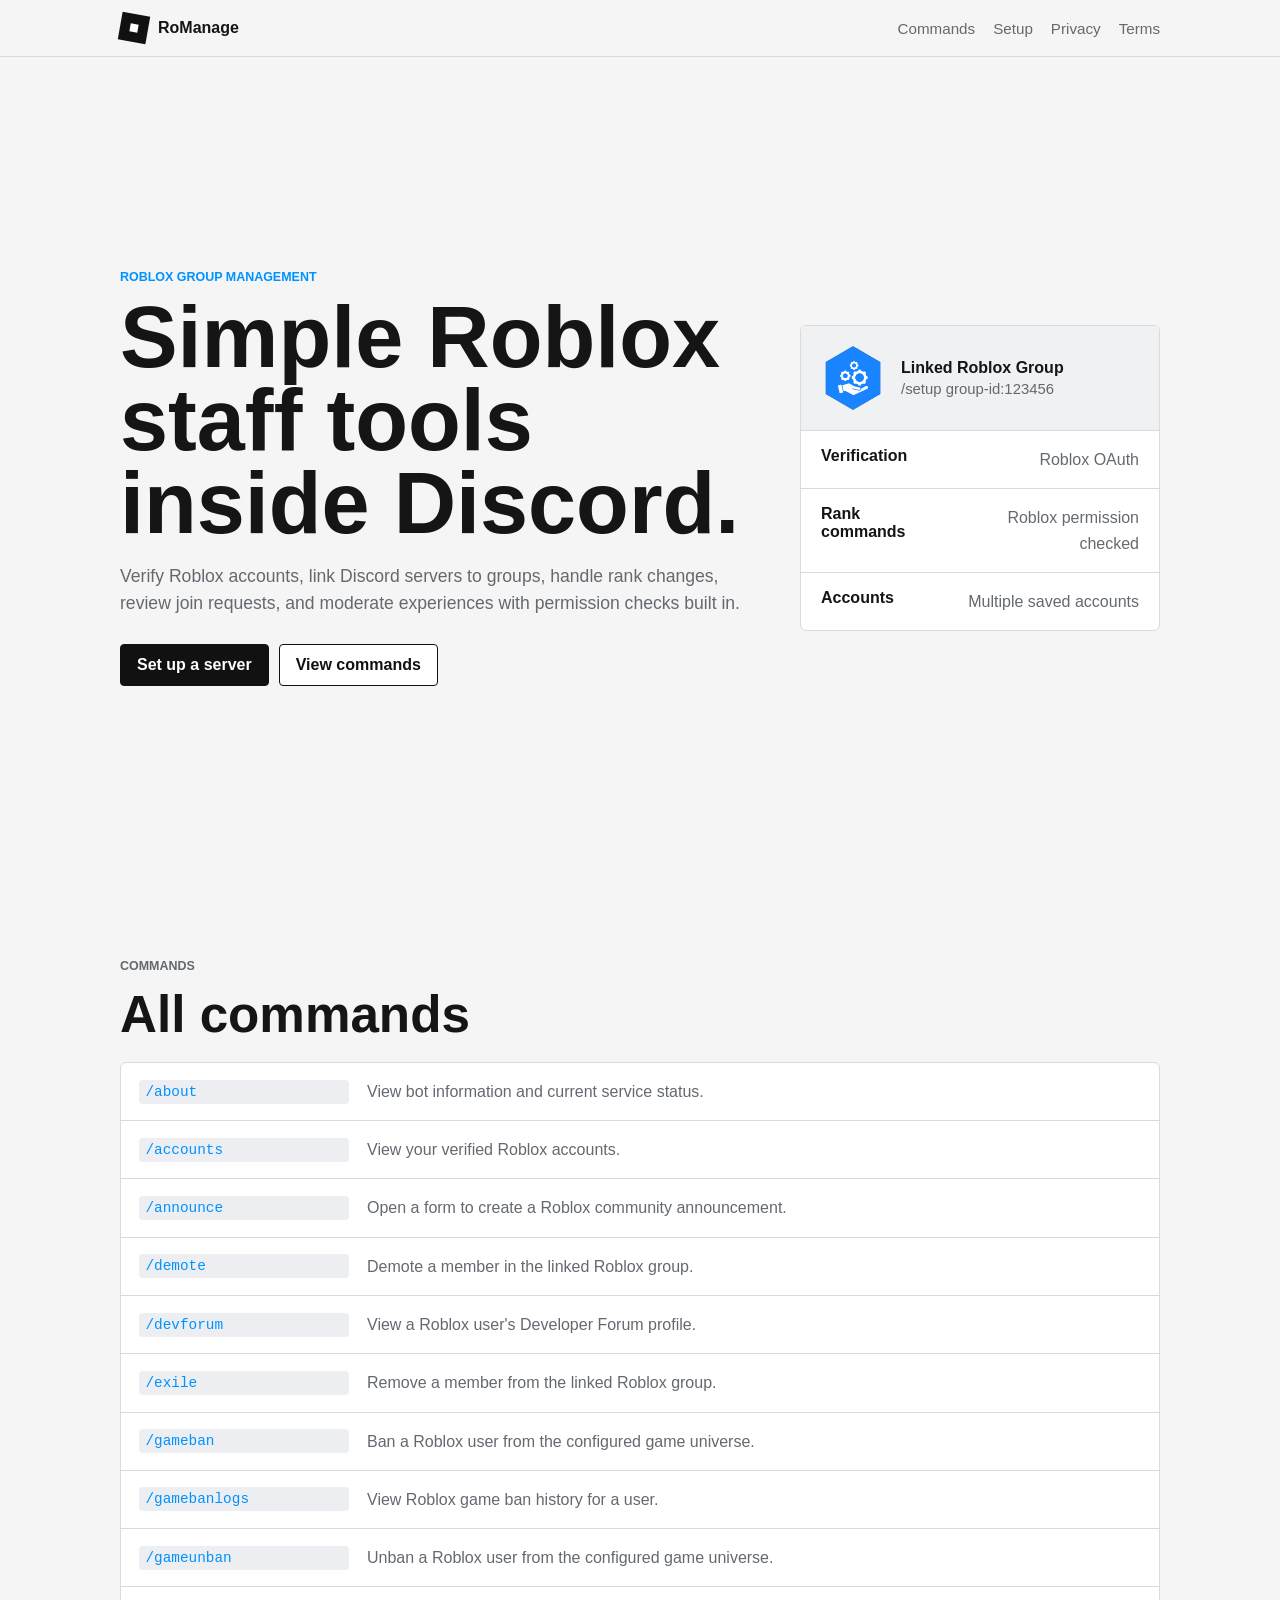
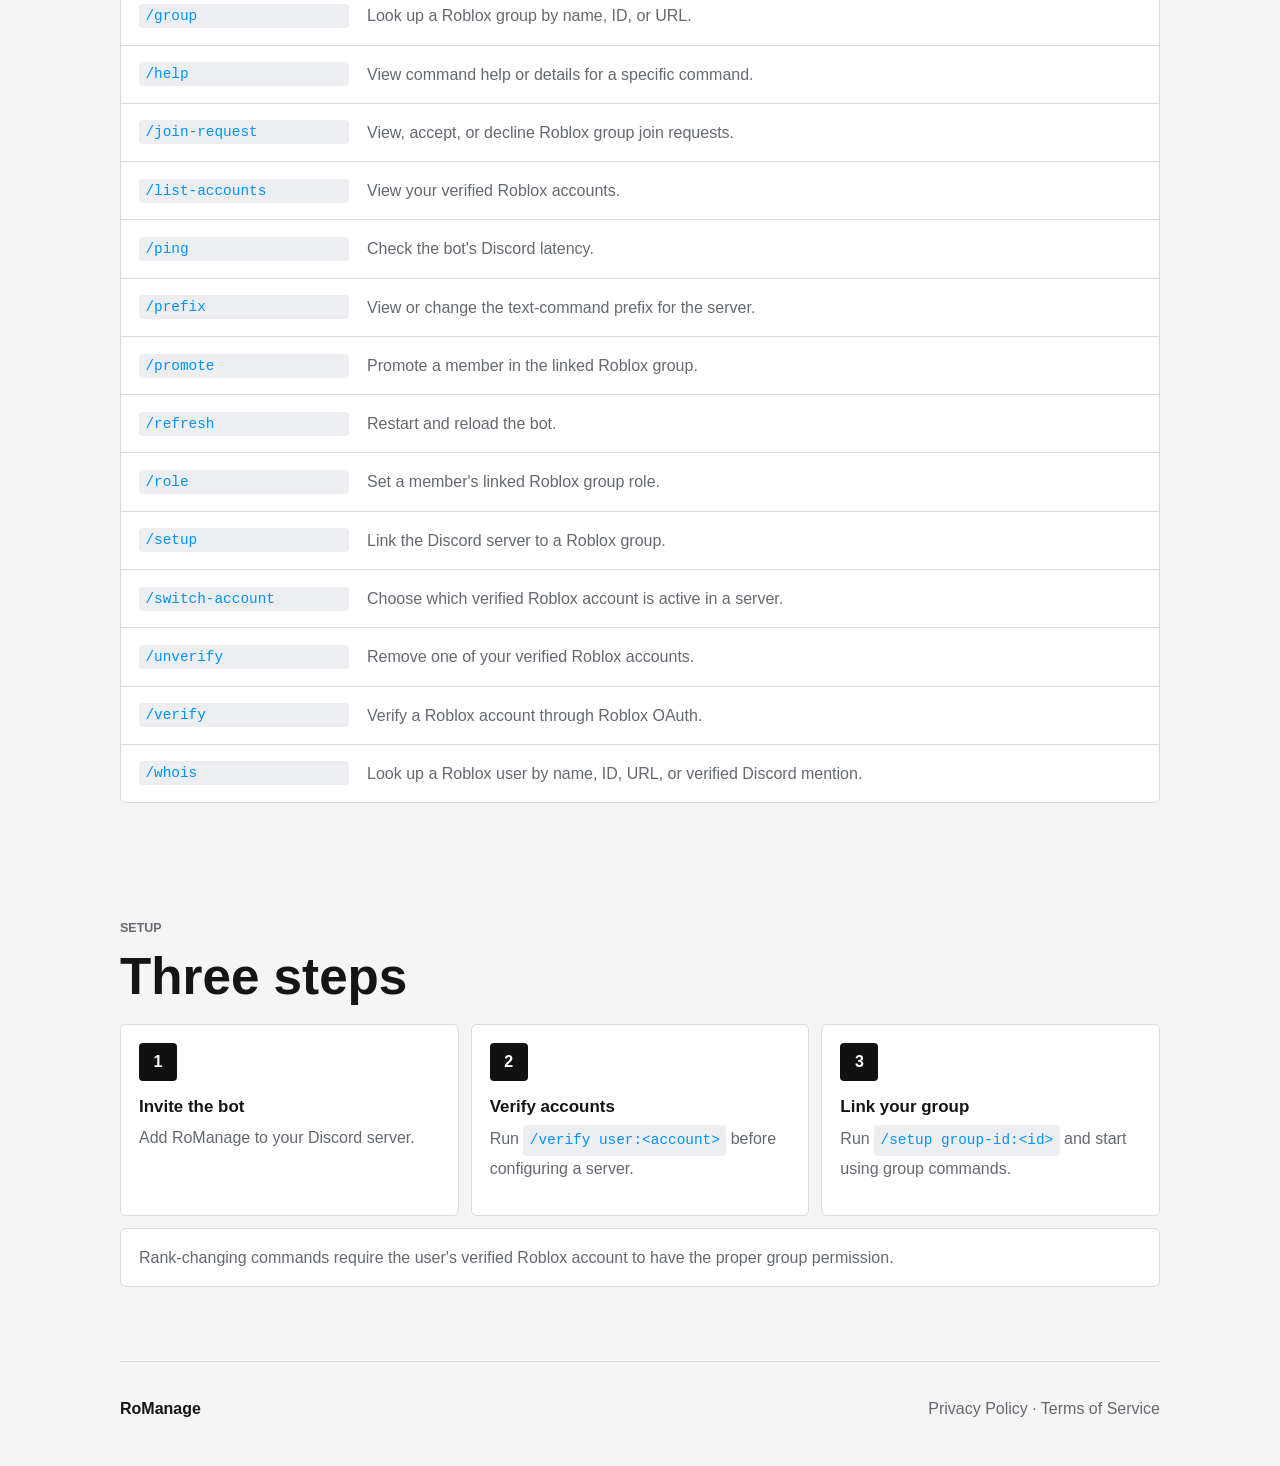
==== index.html @ e2b3981b "List all bot commands" ====
<!doctype html>
<html lang="en">
  <head>
    <meta charset="utf-8">
    <meta name="viewport" content="width=device-width, initial-scale=1">
    <title>RoManage</title>
    <meta name="description" content="RoManage is a Roblox group management bot for Discord.">
    <link rel="stylesheet" href="assets/styles.css">
  </head>
  <body>
    <header class="topbar">
      <a class="brand" href="#top" aria-label="RoManage home">
        <span class="brand-mark"></span>
        <span>RoManage</span>
      </a>
      <nav aria-label="Primary navigation">
        <a href="#commands">Commands</a>
        <a href="#setup">Setup</a>
        <a href="privacy/">Privacy</a>
        <a href="terms/">Terms</a>
      </nav>
    </header>

    <main id="top">
      <section class="hero">
        <div class="hero-copy reveal">
          <p class="eyebrow">Roblox group management</p>
          <h1>Simple Roblox staff tools inside Discord.</h1>
          <p class="lead">
            Verify Roblox accounts, link Discord servers to groups, handle rank changes, review join requests, and moderate experiences with permission checks built in.
          </p>
          <div class="hero-actions">
            <a class="button primary" href="#setup">Set up a server</a>
            <a class="button secondary" href="#commands">View commands</a>
          </div>
        </div>

        <aside class="group-card reveal" aria-label="Linked group summary">
          <div class="group-card-top">
            <img class="product-logo" src="assets/romanage-logo.png" alt="RoManage logo">
            <div>
              <strong>Linked Roblox Group</strong>
              <span>/setup group-id:123456</span>
            </div>
          </div>
          <dl>
            <div>
              <dt>Verification</dt>
              <dd>Roblox OAuth</dd>
            </div>
            <div>
              <dt>Rank commands</dt>
              <dd>Roblox permission checked</dd>
            </div>
            <div>
              <dt>Accounts</dt>
              <dd>Multiple saved accounts</dd>
            </div>
          </dl>
        </aside>
      </section>

      <section id="commands" class="section commands-section">
        <div class="section-heading reveal">
          <p class="eyebrow">Commands</p>
          <h2>All commands</h2>
        </div>

        <div class="command-list reveal">
          <div class="command-row">
            <code>/about</code>
            <p>View bot information and current service status.</p>
          </div>
          <div class="command-row">
            <code>/accounts</code>
            <p>View your verified Roblox accounts.</p>
          </div>
          <div class="command-row">
            <code>/announce</code>
            <p>Open a form to create a Roblox community announcement.</p>
          </div>
          <div class="command-row">
            <code>/demote</code>
            <p>Demote a member in the linked Roblox group.</p>
          </div>
          <div class="command-row">
            <code>/devforum</code>
            <p>View a Roblox user's Developer Forum profile.</p>
          </div>
          <div class="command-row">
            <code>/exile</code>
            <p>Remove a member from the linked Roblox group.</p>
          </div>
          <div class="command-row">
            <code>/gameban</code>
            <p>Ban a Roblox user from the configured game universe.</p>
          </div>
          <div class="command-row">
            <code>/gamebanlogs</code>
            <p>View Roblox game ban history for a user.</p>
          </div>
          <div class="command-row">
            <code>/gameunban</code>
            <p>Unban a Roblox user from the configured game universe.</p>
          </div>
          <div class="command-row">
            <code>/group</code>
            <p>Look up a Roblox group by name, ID, or URL.</p>
          </div>
          <div class="command-row">
            <code>/help</code>
            <p>View command help or details for a specific command.</p>
          </div>
          <div class="command-row">
            <code>/join-request</code>
            <p>View, accept, or decline Roblox group join requests.</p>
          </div>
          <div class="command-row">
            <code>/list-accounts</code>
            <p>View your verified Roblox accounts.</p>
          </div>
          <div class="command-row">
            <code>/ping</code>
            <p>Check the bot's Discord latency.</p>
          </div>
          <div class="command-row">
            <code>/prefix</code>
            <p>View or change the text-command prefix for the server.</p>
          </div>
          <div class="command-row">
            <code>/promote</code>
            <p>Promote a member in the linked Roblox group.</p>
          </div>
          <div class="command-row">
            <code>/refresh</code>
            <p>Restart and reload the bot.</p>
          </div>
          <div class="command-row">
            <code>/role</code>
            <p>Set a member's linked Roblox group role.</p>
          </div>
          <div class="command-row">
            <code>/setup</code>
            <p>Link the Discord server to a Roblox group.</p>
          </div>
          <div class="command-row">
            <code>/switch-account</code>
            <p>Choose which verified Roblox account is active in a server.</p>
          </div>
          <div class="command-row">
            <code>/unverify</code>
            <p>Remove one of your verified Roblox accounts.</p>
          </div>
          <div class="command-row">
            <code>/verify</code>
            <p>Verify a Roblox account through Roblox OAuth.</p>
          </div>
          <div class="command-row">
            <code>/whois</code>
            <p>Look up a Roblox user by name, ID, URL, or verified Discord mention.</p>
          </div>
        </div>
      </section>

      <section id="setup" class="section setup-section">
        <div class="section-heading reveal">
          <p class="eyebrow">Setup</p>
          <h2>Three steps</h2>
        </div>

        <div class="setup-steps">
          <div class="setup-step reveal">
            <span>1</span>
            <h3>Invite the bot</h3>
            <p>Add RoManage to your Discord server.</p>
          </div>
          <div class="setup-step reveal">
            <span>2</span>
            <h3>Verify accounts</h3>
            <p>Run <code>/verify user:&lt;account&gt;</code> before configuring a server.</p>
          </div>
          <div class="setup-step reveal">
            <span>3</span>
            <h3>Link your group</h3>
            <p>Run <code>/setup group-id:&lt;id&gt;</code> and start using group commands.</p>
          </div>
        </div>

        <p class="note reveal">
          Rank-changing commands require the user's verified Roblox account to have the proper group permission.
        </p>
      </section>
    </main>

    <footer>
      <span>RoManage</span>
      <span><a href="privacy/">Privacy Policy</a> · <a href="terms/">Terms of Service</a></span>
    </footer>

    <script>
      const observer = new IntersectionObserver((entries) => {
        entries.forEach((entry) => {
          if (entry.isIntersecting) {
            entry.target.classList.add("visible");
            observer.unobserve(entry.target);
          }
        });
      }, { threshold: 0.2 });

      document.querySelectorAll(".reveal").forEach((element) => observer.observe(element));
    </script>
  </body>
</html>
---- assets/styles.css ----
:root {
  color-scheme: light;
  --bg: #f5f5f5;
  --surface: #ffffff;
  --surface-soft: #f0f1f2;
  --text: #151515;
  --muted: #646970;
  --line: #d9dadd;
  --blue: #0092ff;
  --black: #111111;
}

* {
  box-sizing: border-box;
}

html {
  scroll-behavior: smooth;
}

body {
  margin: 0;
  min-height: 100vh;
  font-family: Arial, Helvetica, sans-serif;
  background: var(--bg);
  color: var(--text);
}

.topbar {
  position: sticky;
  top: 0;
  z-index: 10;
  display: flex;
  align-items: center;
  justify-content: space-between;
  gap: 18px;
  padding: 14px max(18px, calc((100vw - 1040px) / 2));
  border-bottom: 1px solid var(--line);
  background: rgba(245, 245, 245, 0.94);
  backdrop-filter: blur(10px);
}

.brand,
nav {
  display: flex;
  align-items: center;
}

.brand {
  gap: 10px;
  color: var(--text);
  font-weight: 800;
  text-decoration: none;
}

.brand-mark {
  position: relative;
  display: inline-block;
  background: var(--black);
  transform: rotate(10deg);
}

.brand-mark {
  width: 28px;
  height: 28px;
}

.brand-mark::after {
  position: absolute;
  content: "";
  background: var(--surface);
}

.brand-mark::after {
  inset: 10px;
}

.product-logo {
  width: 64px;
  height: 64px;
  flex: 0 0 auto;
  object-fit: contain;
}

nav {
  gap: 6px;
}

nav a {
  color: var(--muted);
  font-size: 0.95rem;
  text-decoration: none;
}

nav a + a {
  margin-left: 12px;
}

nav a:hover {
  color: var(--text);
}

.hero,
.section,
footer {
  width: min(1040px, calc(100% - 32px));
  margin: 0 auto;
}

.hero {
  display: grid;
  grid-template-columns: minmax(0, 1.2fr) 360px;
  gap: 42px;
  align-items: center;
  min-height: calc(100vh - 58px);
  padding: 72px 0;
}

.section {
  padding: 58px 0;
}

.eyebrow {
  margin: 0 0 12px;
  color: var(--blue);
  font-size: 0.78rem;
  font-weight: 800;
  letter-spacing: 0;
  text-transform: uppercase;
}

h1,
h2,
h3,
p,
dl {
  margin-top: 0;
}

h1 {
  max-width: 760px;
  margin-bottom: 18px;
  font-size: clamp(2.8rem, 7vw, 5.4rem);
  line-height: 0.96;
}

h2 {
  margin-bottom: 10px;
  font-size: clamp(2rem, 4vw, 3.2rem);
  line-height: 1;
}

h3 {
  margin-bottom: 8px;
  font-size: 1.06rem;
}

.lead,
.section-heading p,
.command-row p,
.setup-step p,
.note,
footer,
dd {
  color: var(--muted);
  line-height: 1.58;
}

.lead {
  max-width: 650px;
  font-size: 1.1rem;
}

.hero-actions {
  display: flex;
  flex-wrap: wrap;
  gap: 10px;
  margin-top: 26px;
}

.button {
  display: inline-flex;
  align-items: center;
  justify-content: center;
  min-height: 42px;
  padding: 0 16px;
  border: 1px solid var(--black);
  border-radius: 4px;
  font-weight: 800;
  text-decoration: none;
}

.button.primary {
  background: var(--black);
  color: var(--surface);
}

.button.secondary {
  background: var(--surface);
  color: var(--black);
}

.group-card,
.command-list,
.setup-step,
.note {
  border: 1px solid var(--line);
  border-radius: 6px;
  background: var(--surface);
}

.group-card {
  overflow: hidden;
}

.group-card-top {
  display: flex;
  gap: 16px;
  align-items: center;
  padding: 20px;
  border-bottom: 1px solid var(--line);
  background: var(--surface-soft);
}

.group-card-top strong,
.group-card-top span {
  display: block;
}

.group-card-top span {
  margin-top: 4px;
  color: var(--muted);
  font-size: 0.93rem;
}

dl {
  margin-bottom: 0;
}

dl div {
  display: flex;
  justify-content: space-between;
  gap: 20px;
  padding: 16px 20px;
  border-bottom: 1px solid var(--line);
}

dl div:last-child {
  border-bottom: 0;
}

dt {
  font-weight: 800;
}

dd {
  margin: 0;
  text-align: right;
}

.section-heading {
  max-width: 680px;
  margin-bottom: 22px;
}

.command-list {
  overflow: hidden;
}

.command-row {
  display: grid;
  grid-template-columns: 210px minmax(0, 1fr);
  gap: 18px;
  align-items: center;
  padding: 16px 18px;
  border-bottom: 1px solid var(--line);
}

.command-row:last-child {
  border-bottom: 0;
}

code {
  display: inline-block;
  max-width: 100%;
  overflow-wrap: anywhere;
  padding: 0.25rem 0.4rem;
  border-radius: 4px;
  background: #eceef1;
  color: var(--blue);
  font-family: Consolas, "Liberation Mono", monospace;
  font-size: 0.9rem;
}

.command-row p {
  margin-bottom: 0;
}

.setup-steps {
  display: grid;
  grid-template-columns: repeat(3, minmax(0, 1fr));
  gap: 12px;
}

.setup-step {
  padding: 18px;
}

.setup-step span {
  display: inline-grid;
  width: 38px;
  height: 38px;
  margin-bottom: 16px;
  place-items: center;
  border-radius: 4px;
  background: var(--black);
  color: var(--surface);
  font-weight: 800;
}

.note {
  margin-top: 12px;
  padding: 16px 18px;
}

footer {
  display: flex;
  justify-content: space-between;
  gap: 18px;
  padding: 34px 0 44px;
  border-top: 1px solid var(--line);
}

footer span:first-child {
  color: var(--text);
  font-weight: 800;
}

footer a {
  color: var(--muted);
  text-decoration: none;
}

footer a:hover {
  color: var(--text);
}

.legal-page {
  width: min(860px, calc(100% - 32px));
  margin: 0 auto;
  padding: 64px 0;
}

.legal-page h1 {
  max-width: 860px;
  font-size: clamp(2.5rem, 6vw, 4.5rem);
}

.legal-section {
  padding: 24px 0;
  border-top: 1px solid var(--line);
}

.legal-section h2 {
  font-size: 1.45rem;
}

.legal-section p {
  color: var(--muted);
  line-height: 1.65;
}

.reveal {
  opacity: 0;
  transform: translateY(14px);
  transition:
    opacity 420ms ease,
    transform 420ms ease;
}

.reveal.visible {
  opacity: 1;
  transform: translateY(0);
}

@media (prefers-reduced-motion: reduce) {
  html {
    scroll-behavior: auto;
  }

  .reveal {
    opacity: 1;
    transform: none;
    transition: none;
  }
}

@media (max-width: 840px) {
  .topbar {
    align-items: flex-start;
    flex-direction: column;
  }

  .hero,
  .setup-steps {
    grid-template-columns: 1fr;
  }

  .hero {
    min-height: auto;
    padding: 52px 0;
  }

  .section {
    padding: 44px 0;
  }

  .command-row {
    grid-template-columns: 1fr;
    gap: 8px;
  }

  dl div {
    align-items: flex-start;
    flex-direction: column;
    gap: 6px;
  }

  dd {
    text-align: left;
  }

  footer {
    flex-direction: column;
  }
}
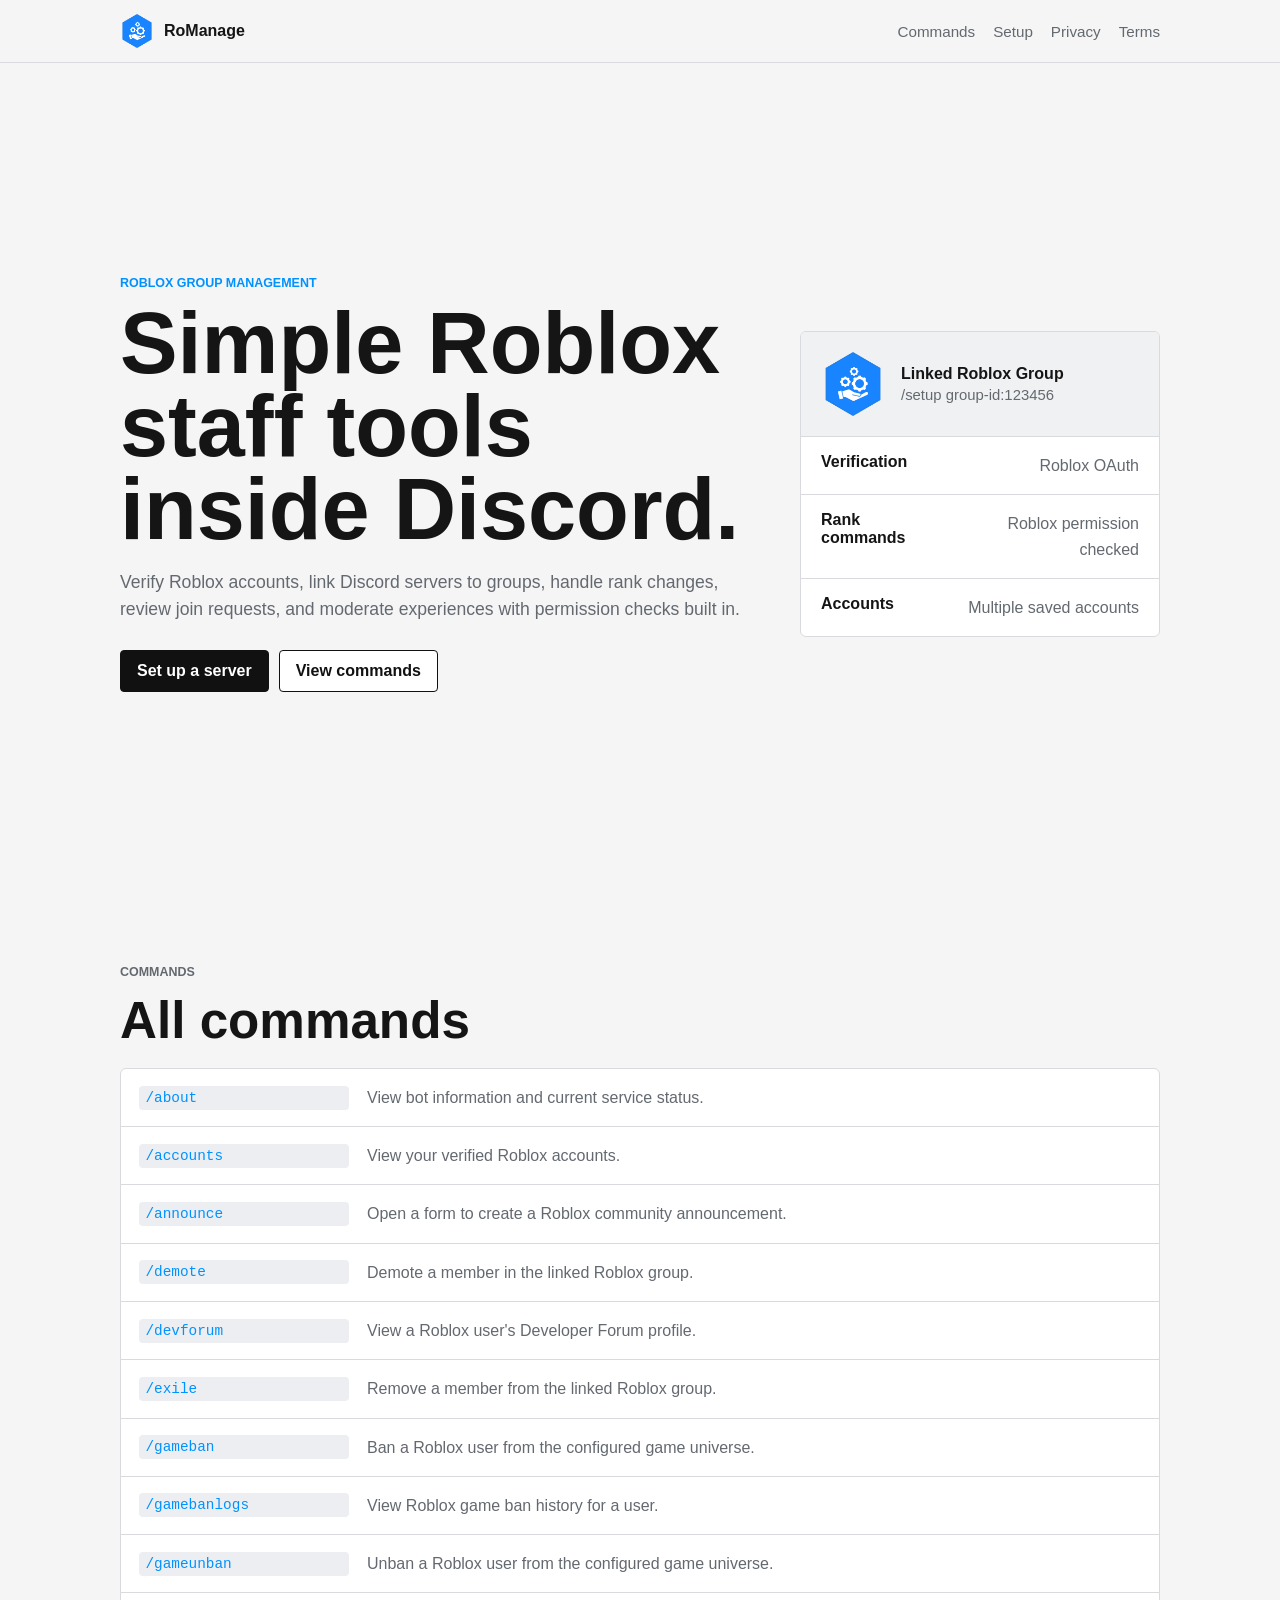
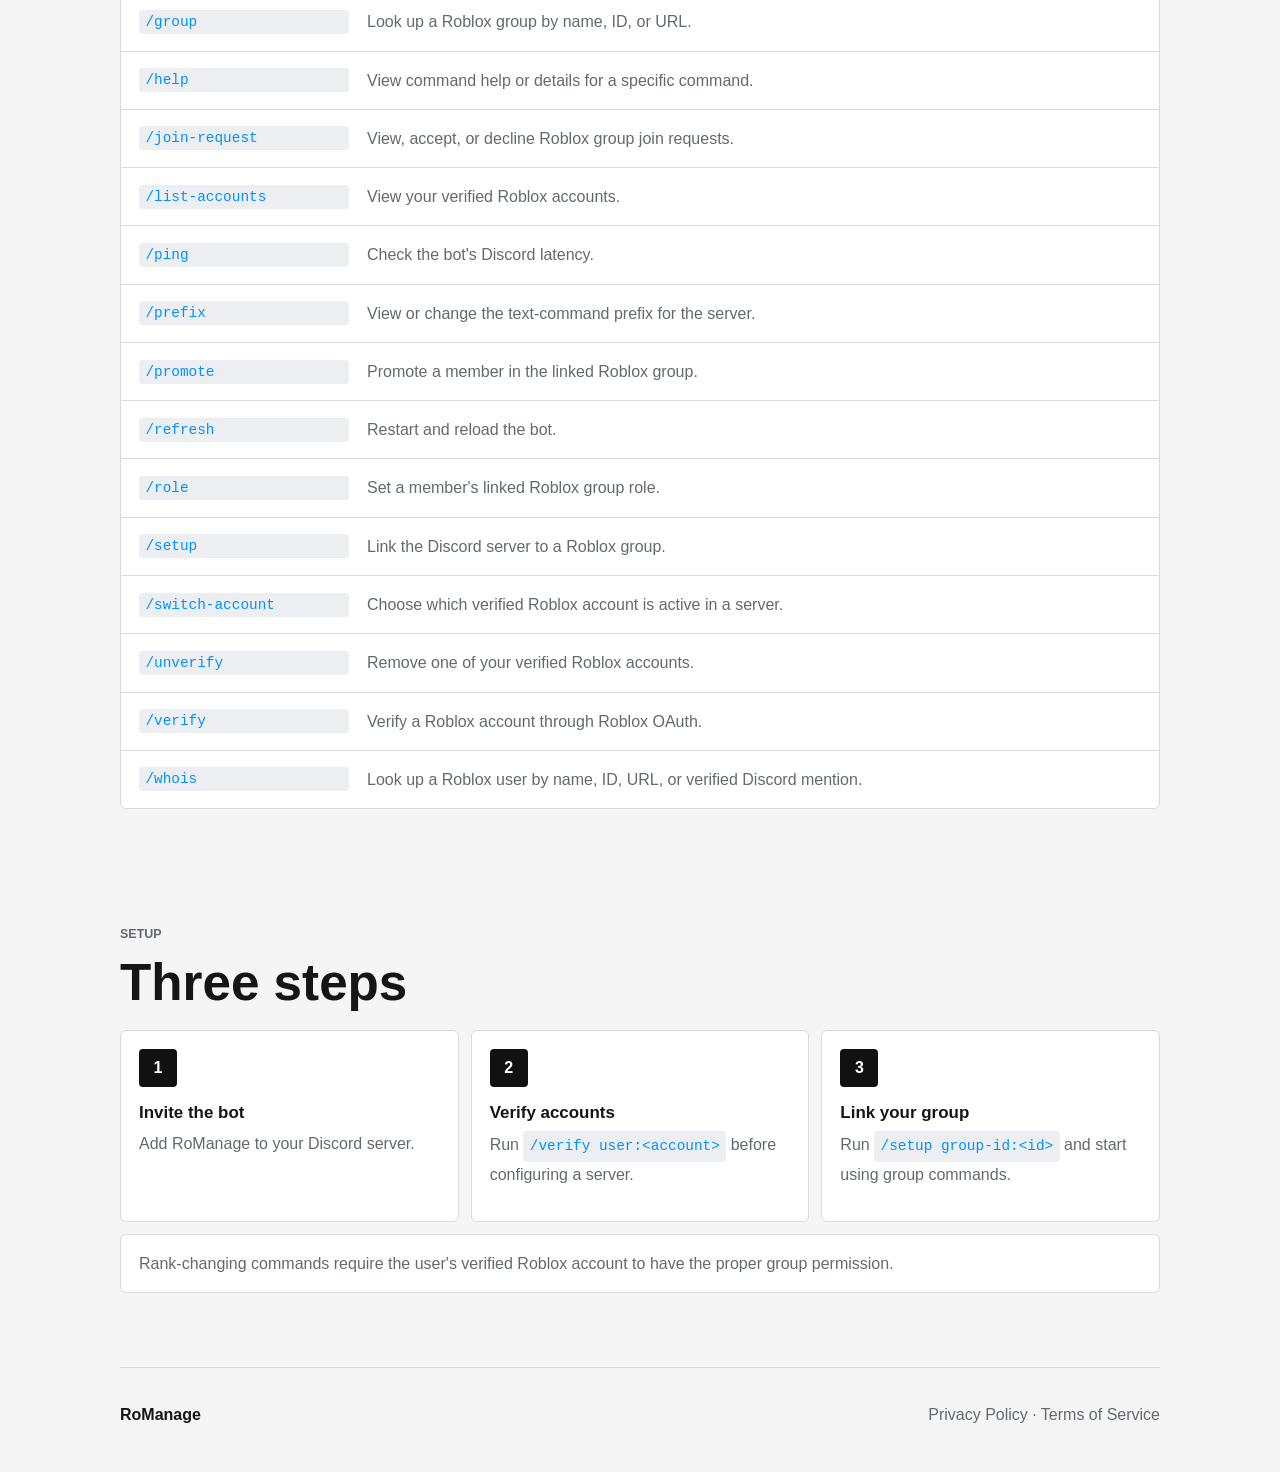
==== commit a43393a5: "Use logo in header and fix hero card sizing" ====
--- a/index.html
+++ b/index.html
@@ -10,7 +10,7 @@
   <body>
     <header class="topbar">
       <a class="brand" href="#top" aria-label="RoManage home">
-        <span class="brand-mark"></span>
+        <img class="brand-logo" src="assets/romanage-logo.png" alt="">
         <span>RoManage</span>
       </a>
       <nav aria-label="Primary navigation">
--- a/assets/styles.css
+++ b/assets/styles.css
@@ -53,26 +53,11 @@
   text-decoration: none;
 }
 
-.brand-mark {
-  position: relative;
-  display: inline-block;
-  background: var(--black);
-  transform: rotate(10deg);
-}
-
-.brand-mark {
-  width: 28px;
-  height: 28px;
-}
-
-.brand-mark::after {
-  position: absolute;
-  content: "";
-  background: var(--surface);
-}
-
-.brand-mark::after {
-  inset: 10px;
+.brand-logo {
+  width: 34px;
+  height: 34px;
+  flex: 0 0 auto;
+  object-fit: contain;
 }
 
 .product-logo {
@@ -109,7 +94,7 @@
 
 .hero {
   display: grid;
-  grid-template-columns: minmax(0, 1.2fr) 360px;
+  grid-template-columns: minmax(0, 1.2fr) minmax(280px, 360px);
   gap: 42px;
   align-items: center;
   min-height: calc(100vh - 58px);
@@ -211,6 +196,7 @@
 
 .group-card {
   overflow: hidden;
+  max-width: 100%;
 }
 
 .group-card-top {
@@ -411,6 +397,15 @@
     padding: 52px 0;
   }
 
+  .group-card {
+    width: 100%;
+  }
+
+  .product-logo {
+    width: 52px;
+    height: 52px;
+  }
+
   .section {
     padding: 44px 0;
   }
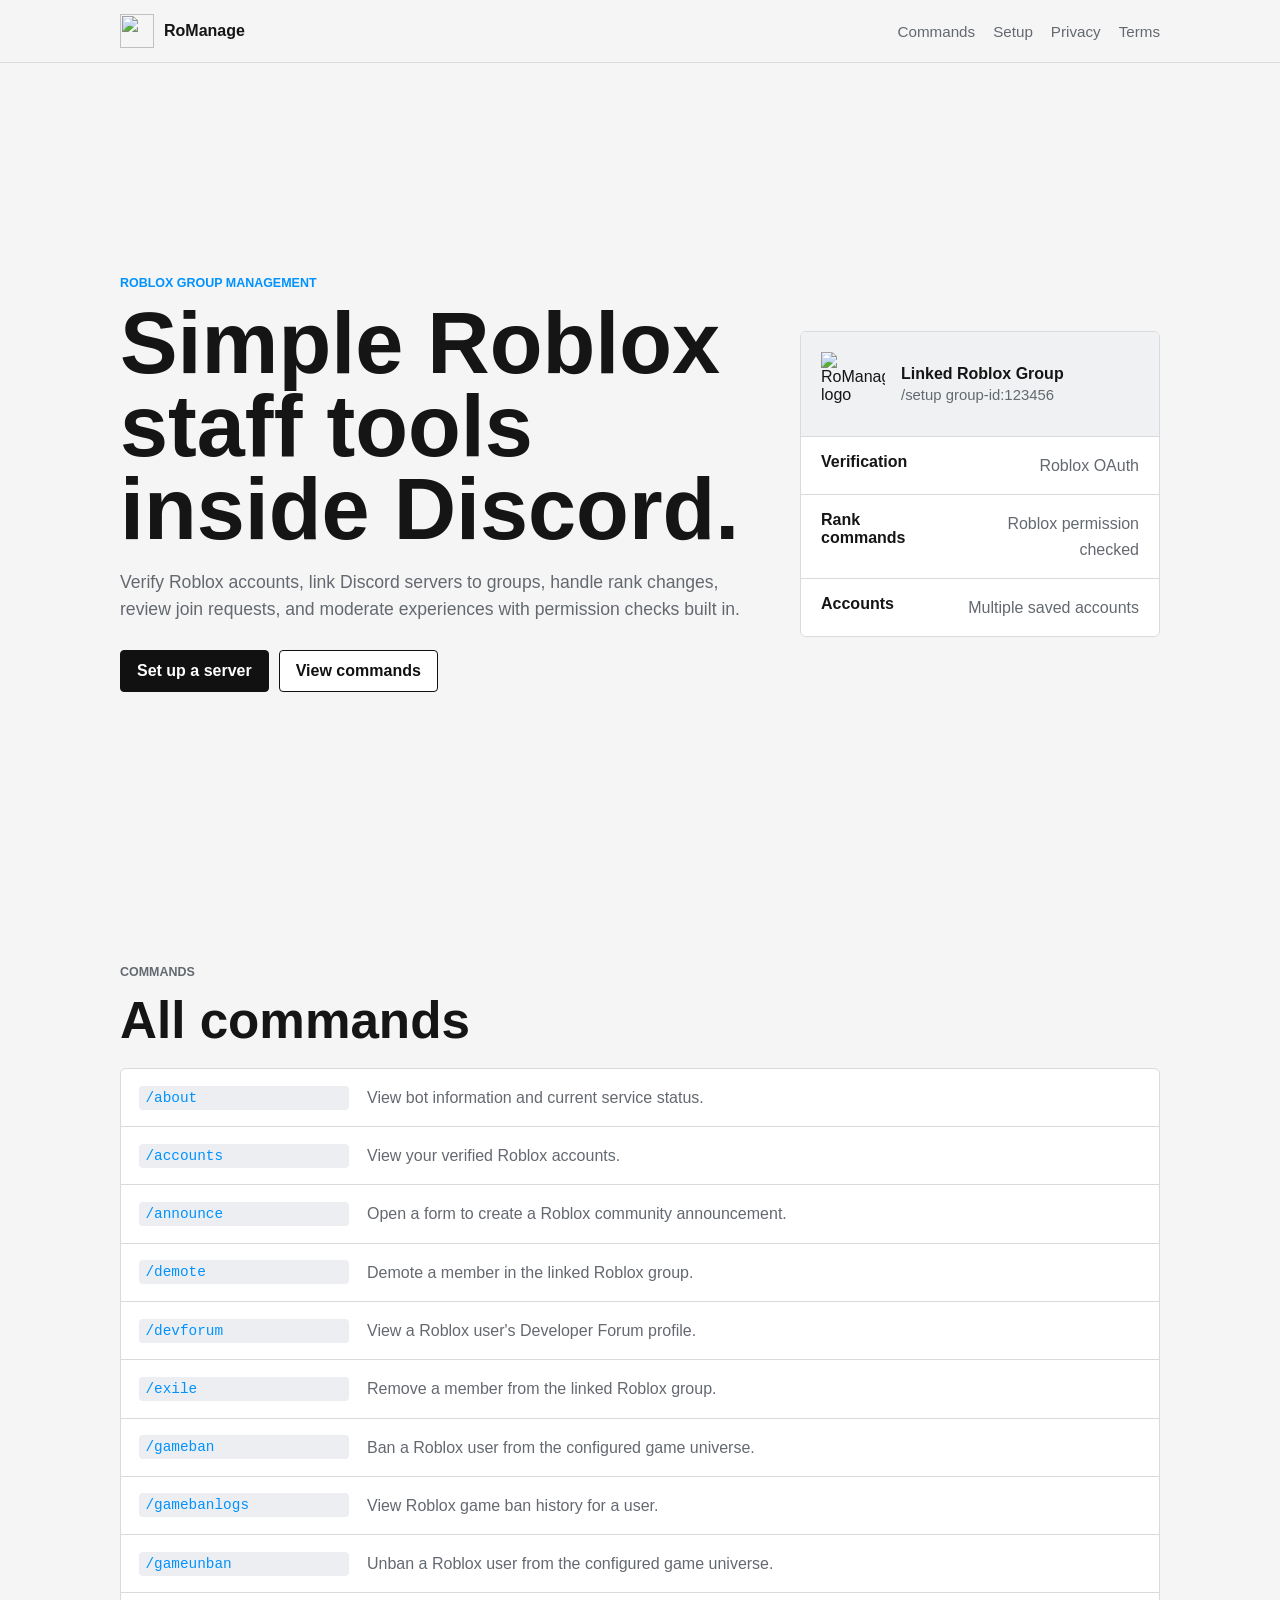
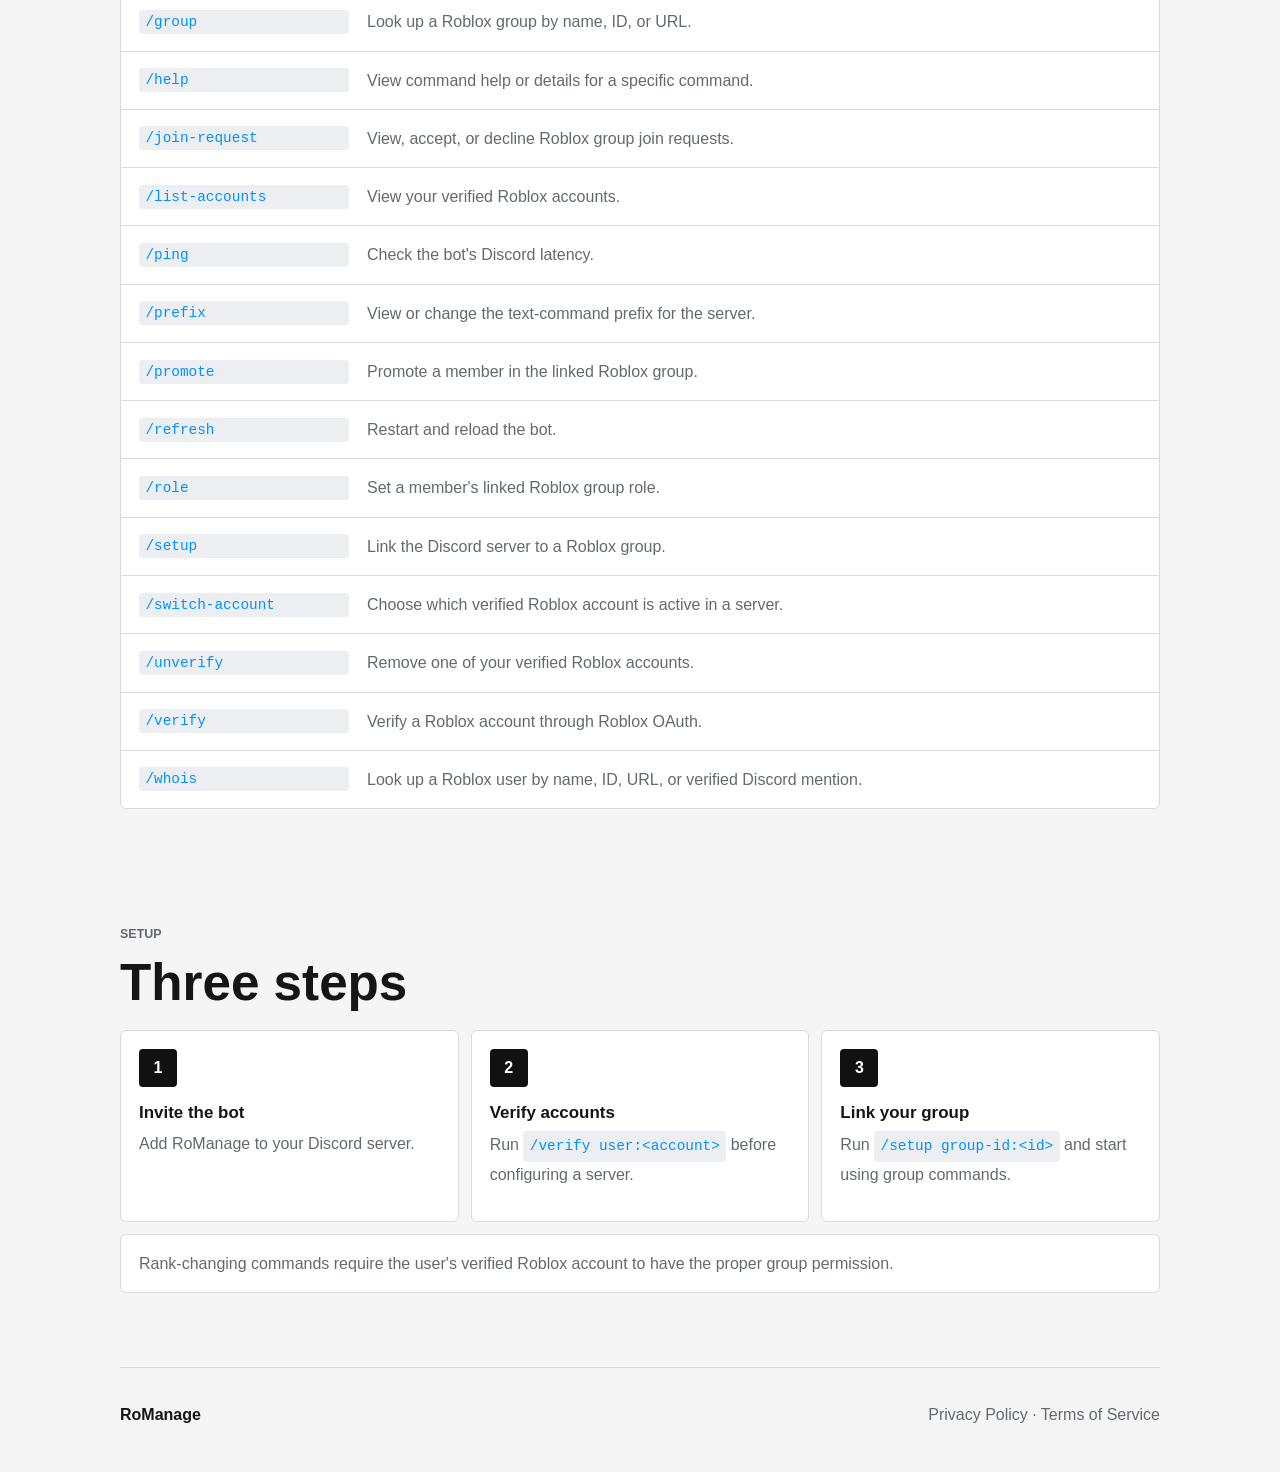
==== commit dd283822: "Fix website logo paths" ====
--- a/index.html
+++ b/index.html
@@ -10,7 +10,7 @@
   <body>
     <header class="topbar">
       <a class="brand" href="#top" aria-label="RoManage home">
-        <img class="brand-logo" src="assets/romanage-logo.png" alt="">
+        <img class="brand-logo" src="/RoManage-Website/assets/romanage-logo.png" alt="">
         <span>RoManage</span>
       </a>
       <nav aria-label="Primary navigation">
@@ -37,7 +37,7 @@
 
         <aside class="group-card reveal" aria-label="Linked group summary">
           <div class="group-card-top">
-            <img class="product-logo" src="assets/romanage-logo.png" alt="RoManage logo">
+            <img class="product-logo" src="/RoManage-Website/assets/romanage-logo.png" alt="RoManage logo">
             <div>
               <strong>Linked Roblox Group</strong>
               <span>/setup group-id:123456</span>
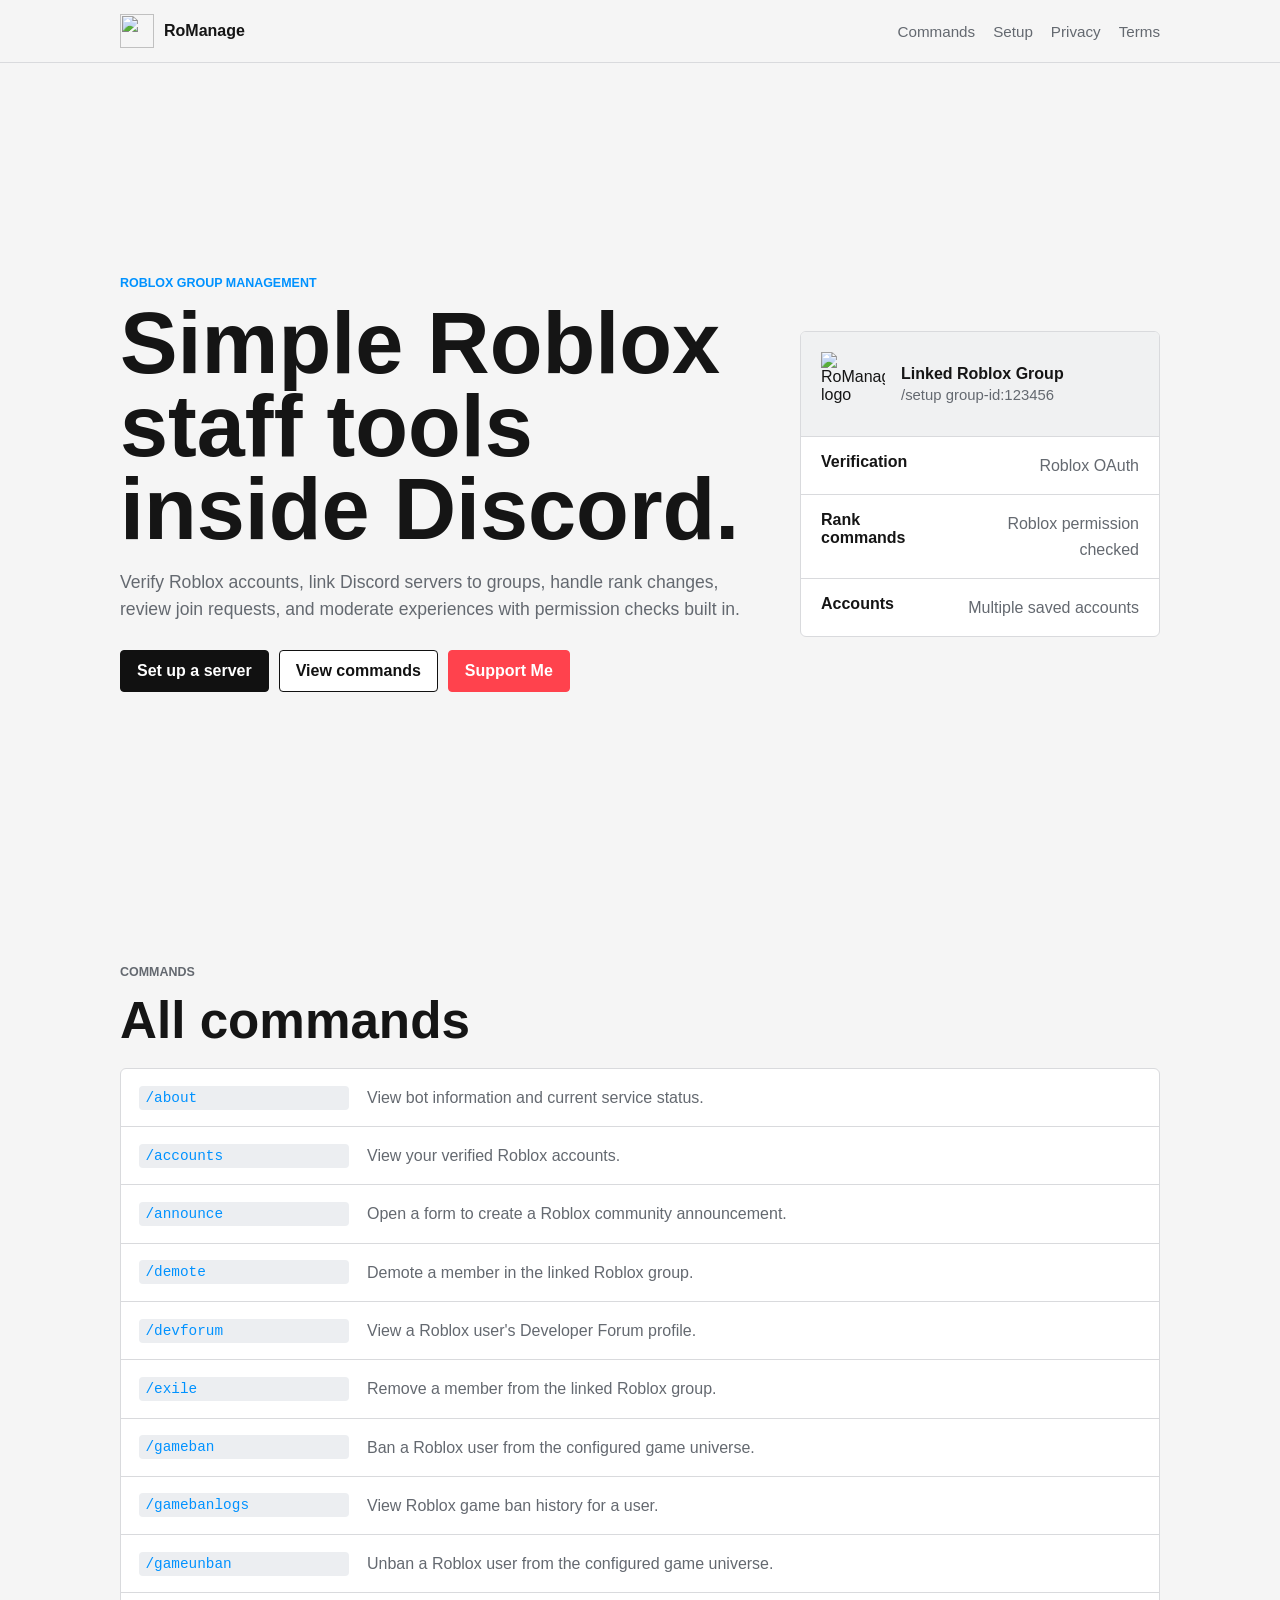
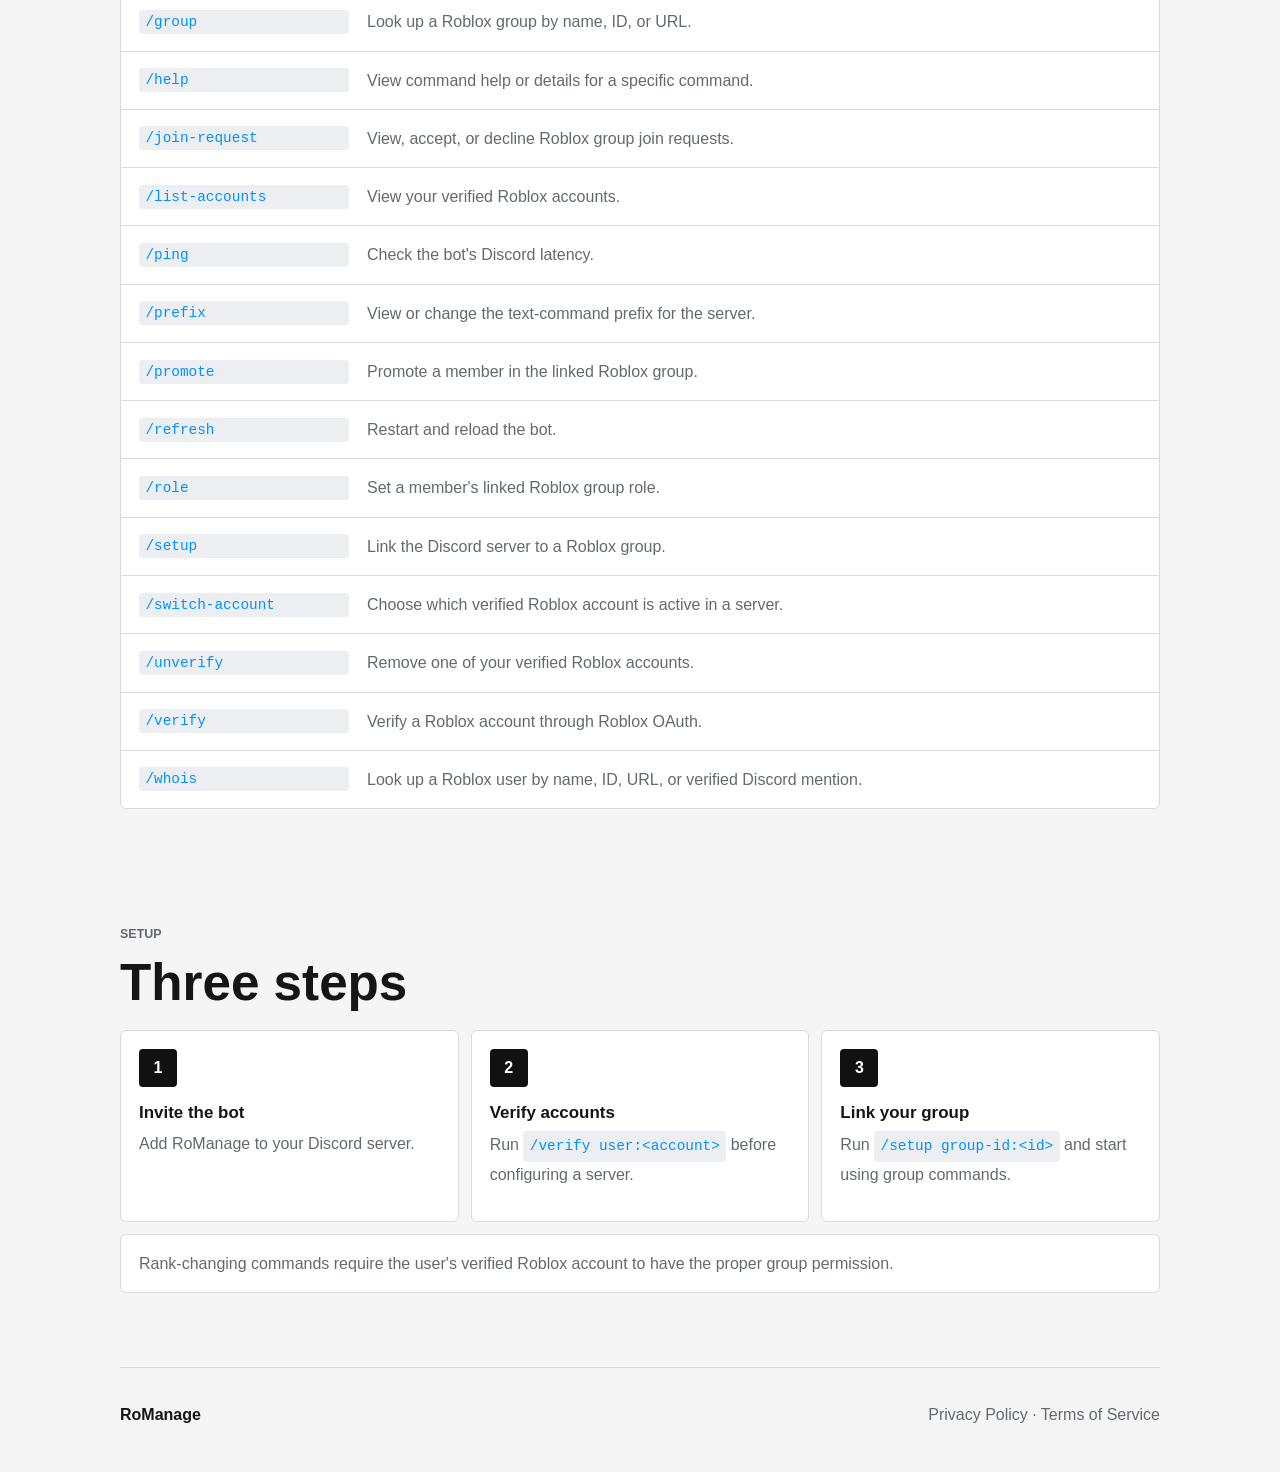
==== commit 59555cad: "Add Patreon support button" ====
--- a/index.html
+++ b/index.html
@@ -32,6 +32,7 @@
           <div class="hero-actions">
             <a class="button primary" href="#setup">Set up a server</a>
             <a class="button secondary" href="#commands">View commands</a>
+            <a class="button support" href="https://patreon.com/RoManager_V2?utm_medium=unknown&amp;utm_source=join_link&amp;utm_campaign=creatorshare_creator&amp;utm_content=copyLink" target="_blank" rel="noopener noreferrer">Support Me</a>
           </div>
         </div>
 
--- a/assets/styles.css
+++ b/assets/styles.css
@@ -1,5 +1,5 @@
 :root {
-  color-scheme: light;
+  color-scheme: light dark;
   --bg: #f5f5f5;
   --surface: #ffffff;
   --surface-soft: #f0f1f2;
@@ -8,6 +8,29 @@
   --line: #d9dadd;
   --blue: #0092ff;
   --black: #111111;
+  --button-text: #ffffff;
+  --header-bg: rgba(245, 245, 245, 0.94);
+  --code-bg: #eceef1;
+  --support: #ff424d;
+  --support-text: #ffffff;
+}
+
+@media (prefers-color-scheme: dark) {
+  :root {
+    --bg: #0d1117;
+    --surface: #151b23;
+    --surface-soft: #1f2630;
+    --text: #f4f7fb;
+    --muted: #a8b2bf;
+    --line: #303946;
+    --blue: #4db2ff;
+    --black: #f4f7fb;
+    --button-text: #0d1117;
+    --header-bg: rgba(13, 17, 23, 0.92);
+    --code-bg: #202936;
+    --support: #ff6b73;
+    --support-text: #14171d;
+  }
 }
 
 * {
@@ -36,7 +59,7 @@
   gap: 18px;
   padding: 14px max(18px, calc((100vw - 1040px) / 2));
   border-bottom: 1px solid var(--line);
-  background: rgba(245, 245, 245, 0.94);
+  background: var(--header-bg);
   backdrop-filter: blur(10px);
 }
 
@@ -177,12 +200,18 @@
 
 .button.primary {
   background: var(--black);
-  color: var(--surface);
+  color: var(--button-text);
 }
 
 .button.secondary {
   background: var(--surface);
   color: var(--black);
+}
+
+.button.support {
+  border-color: var(--support);
+  background: var(--support);
+  color: var(--support-text);
 }
 
 .group-card,
@@ -272,7 +301,7 @@
   overflow-wrap: anywhere;
   padding: 0.25rem 0.4rem;
   border-radius: 4px;
-  background: #eceef1;
+  background: var(--code-bg);
   color: var(--blue);
   font-family: Consolas, "Liberation Mono", monospace;
   font-size: 0.9rem;
@@ -300,7 +329,7 @@
   place-items: center;
   border-radius: 4px;
   background: var(--black);
-  color: var(--surface);
+  color: var(--button-text);
   font-weight: 800;
 }
 
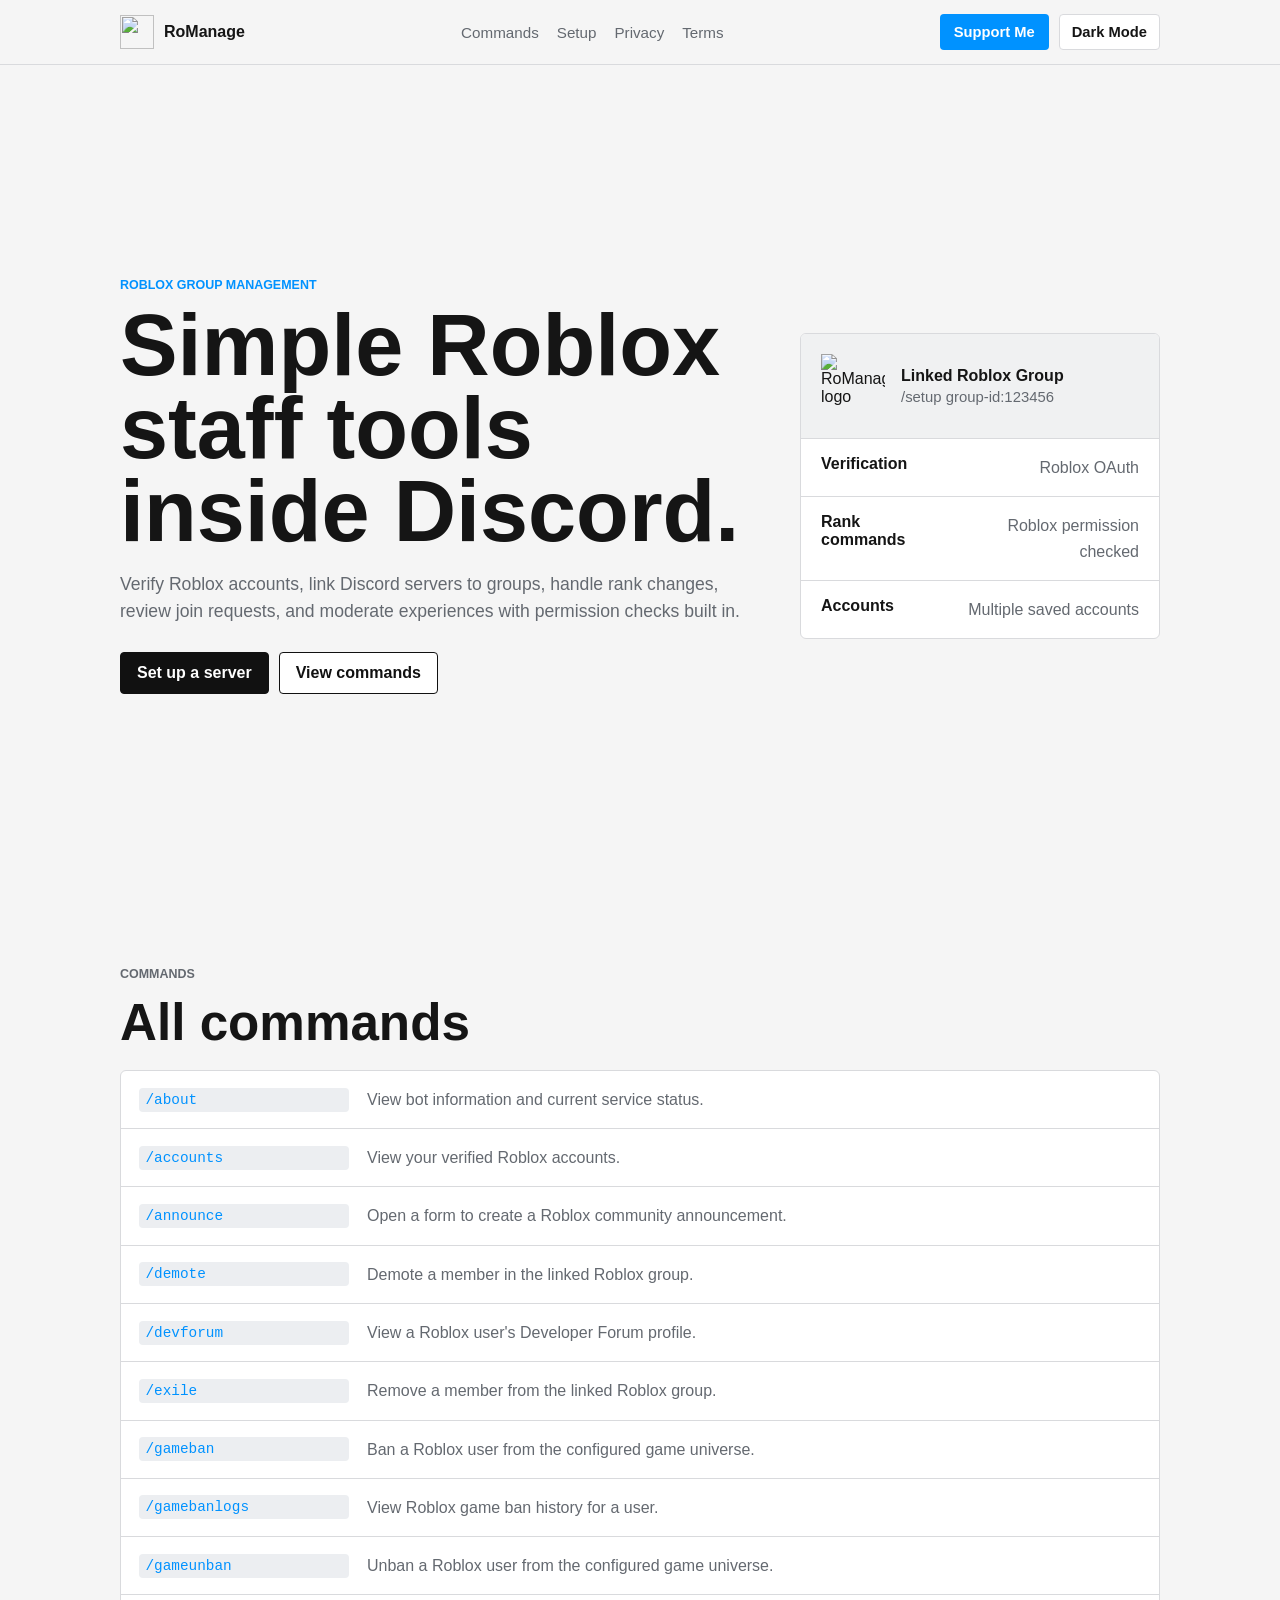
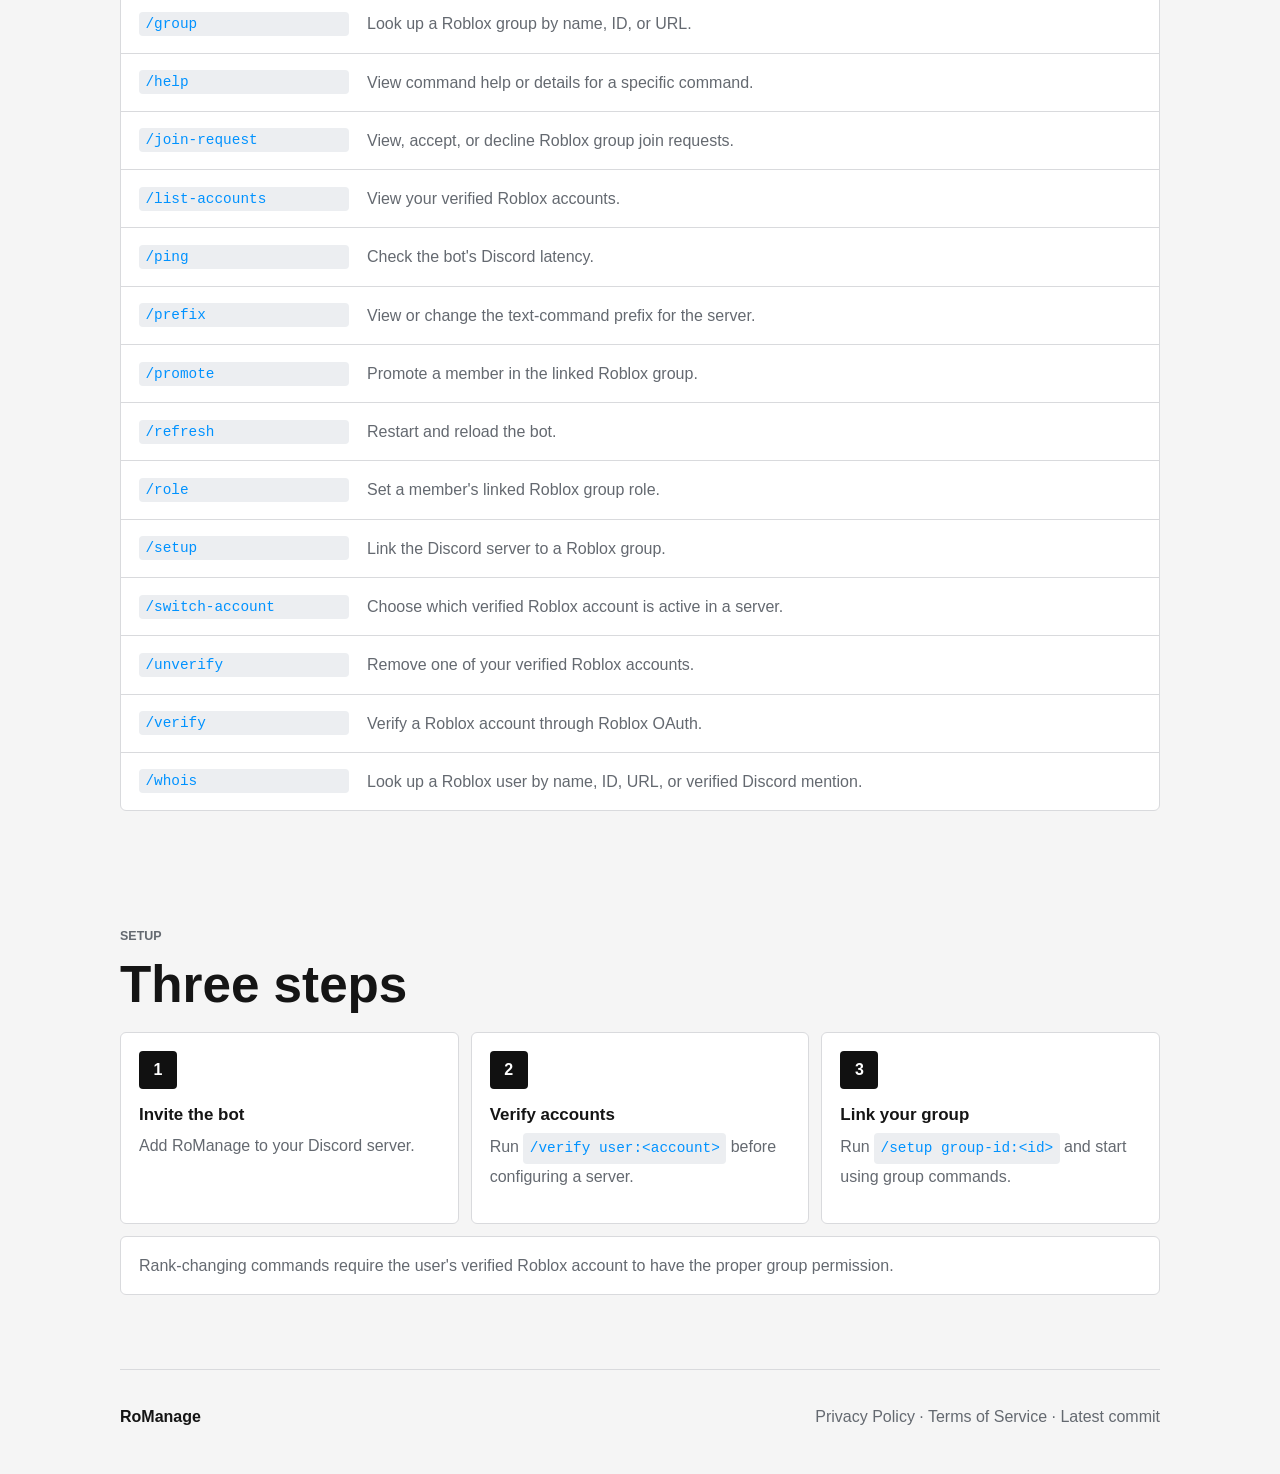
==== commit 9febd8ab: "Add header theme switch" ====
--- a/index.html
+++ b/index.html
@@ -5,6 +5,8 @@
     <meta name="viewport" content="width=device-width, initial-scale=1">
     <title>RoManage</title>
     <meta name="description" content="RoManage is a Roblox group management bot for Discord.">
+    <link rel="icon" type="image/png" href="/RoManage-Website/assets/romanage-logo.png">
+    <link rel="apple-touch-icon" href="/RoManage-Website/assets/romanage-logo.png">
     <link rel="stylesheet" href="assets/styles.css">
   </head>
   <body>
@@ -19,6 +21,10 @@
         <a href="privacy/">Privacy</a>
         <a href="terms/">Terms</a>
       </nav>
+      <div class="topbar-actions">
+        <a class="support-link" href="https://patreon.com/RoManager_V2?utm_medium=unknown&amp;utm_source=join_link&amp;utm_campaign=creatorshare_creator&amp;utm_content=copyLink" target="_blank" rel="noopener noreferrer">Support Me</a>
+        <button class="theme-toggle" type="button" aria-label="Switch color theme">Dark Mode</button>
+      </div>
     </header>
 
     <main id="top">
@@ -32,7 +38,6 @@
           <div class="hero-actions">
             <a class="button primary" href="#setup">Set up a server</a>
             <a class="button secondary" href="#commands">View commands</a>
-            <a class="button support" href="https://patreon.com/RoManager_V2?utm_medium=unknown&amp;utm_source=join_link&amp;utm_campaign=creatorshare_creator&amp;utm_content=copyLink" target="_blank" rel="noopener noreferrer">Support Me</a>
           </div>
         </div>
 
@@ -195,7 +200,7 @@
 
     <footer>
       <span>RoManage</span>
-      <span><a href="privacy/">Privacy Policy</a> · <a href="terms/">Terms of Service</a></span>
+      <span><a href="privacy/">Privacy Policy</a> · <a href="terms/">Terms of Service</a> · <a href="https://github.com/HiddenAiden/RoManage-Website/commits/main" target="_blank" rel="noopener noreferrer">Latest commit</a></span>
     </footer>
 
     <script>
@@ -210,5 +215,6 @@
 
       document.querySelectorAll(".reveal").forEach((element) => observer.observe(element));
     </script>
+    <script src="assets/theme.js"></script>
   </body>
 </html>
--- a/assets/styles.css
+++ b/assets/styles.css
@@ -8,15 +8,61 @@
   --line: #d9dadd;
   --blue: #0092ff;
   --black: #111111;
+  --button-bg: #111111;
+  --button-border: #111111;
   --button-text: #ffffff;
+  --secondary-button-bg: #ffffff;
+  --secondary-button-text: #111111;
   --header-bg: rgba(245, 245, 245, 0.94);
   --code-bg: #eceef1;
   --support: #ff424d;
   --support-text: #ffffff;
 }
 
+html[data-theme="light"] {
+  color-scheme: light;
+  --bg: #f5f5f5;
+  --surface: #ffffff;
+  --surface-soft: #f0f1f2;
+  --text: #151515;
+  --muted: #646970;
+  --line: #d9dadd;
+  --blue: #0092ff;
+  --black: #111111;
+  --button-bg: #111111;
+  --button-border: #111111;
+  --button-text: #ffffff;
+  --secondary-button-bg: #ffffff;
+  --secondary-button-text: #111111;
+  --header-bg: rgba(245, 245, 245, 0.94);
+  --code-bg: #eceef1;
+  --support: #0092ff;
+  --support-text: #ffffff;
+}
+
+html[data-theme="dark"] {
+  color-scheme: dark;
+  --bg: #0d1117;
+  --surface: #151b23;
+  --surface-soft: #1f2630;
+  --text: #f4f7fb;
+  --muted: #a8b2bf;
+  --line: #303946;
+  --blue: #4db2ff;
+  --black: #f4f7fb;
+  --button-bg: #0092ff;
+  --button-border: #0092ff;
+  --button-text: #ffffff;
+  --secondary-button-bg: #151b23;
+  --secondary-button-text: #f4f7fb;
+  --header-bg: rgba(13, 17, 23, 0.92);
+  --code-bg: #202936;
+  --support: #0092ff;
+  --support-text: #ffffff;
+}
+
 @media (prefers-color-scheme: dark) {
-  :root {
+  :root:not([data-theme="light"]) {
     --bg: #0d1117;
     --surface: #151b23;
     --surface-soft: #1f2630;
@@ -25,11 +71,15 @@
     --line: #303946;
     --blue: #4db2ff;
     --black: #f4f7fb;
-    --button-text: #0d1117;
+    --button-bg: #0092ff;
+    --button-border: #0092ff;
+    --button-text: #ffffff;
+    --secondary-button-bg: #151b23;
+    --secondary-button-text: #f4f7fb;
     --header-bg: rgba(13, 17, 23, 0.92);
     --code-bg: #202936;
-    --support: #ff6b73;
-    --support-text: #14171d;
+    --support: #0092ff;
+    --support-text: #ffffff;
   }
 }
 
@@ -56,6 +106,7 @@
   display: flex;
   align-items: center;
   justify-content: space-between;
+  flex-wrap: wrap;
   gap: 18px;
   padding: 14px max(18px, calc((100vw - 1040px) / 2));
   border-bottom: 1px solid var(--line);
@@ -64,7 +115,8 @@
 }
 
 .brand,
-nav {
+nav,
+.topbar-actions {
   display: flex;
   align-items: center;
 }
@@ -106,6 +158,45 @@
 
 nav a:hover {
   color: var(--text);
+}
+
+.topbar-actions {
+  gap: 10px;
+}
+
+.support-link {
+  display: inline-flex;
+  align-items: center;
+  justify-content: center;
+  min-height: 36px;
+  padding: 0 14px;
+  border-radius: 4px;
+  background: var(--blue);
+  color: #ffffff;
+  font-size: 0.92rem;
+  font-weight: 800;
+  text-decoration: none;
+}
+
+.theme-toggle {
+  display: inline-flex;
+  align-items: center;
+  justify-content: center;
+  min-width: 96px;
+  min-height: 36px;
+  padding: 0 12px;
+  border: 1px solid var(--line);
+  border-radius: 4px;
+  background: var(--surface);
+  color: var(--text);
+  font: inherit;
+  font-size: 0.92rem;
+  font-weight: 800;
+  cursor: pointer;
+}
+
+.theme-toggle:hover {
+  border-color: var(--blue);
 }
 
 .hero,
@@ -192,20 +283,20 @@
   justify-content: center;
   min-height: 42px;
   padding: 0 16px;
-  border: 1px solid var(--black);
+  border: 1px solid var(--button-border);
   border-radius: 4px;
   font-weight: 800;
   text-decoration: none;
 }
 
 .button.primary {
-  background: var(--black);
+  background: var(--button-bg);
   color: var(--button-text);
 }
 
 .button.secondary {
-  background: var(--surface);
-  color: var(--black);
+  background: var(--secondary-button-bg);
+  color: var(--secondary-button-text);
 }
 
 .button.support {
@@ -217,7 +308,8 @@
 .group-card,
 .command-list,
 .setup-step,
-.note {
+.note,
+.panel {
   border: 1px solid var(--line);
   border-radius: 6px;
   background: var(--surface);
@@ -307,6 +399,32 @@
   font-size: 0.9rem;
 }
 
+pre {
+  overflow: auto;
+  padding: 14px;
+  border: 1px solid var(--line);
+  border-radius: 4px;
+  background: var(--code-bg);
+  color: var(--text);
+}
+
+.shell {
+  width: min(760px, calc(100% - 32px));
+  margin: 0 auto;
+}
+
+.callback-shell {
+  display: grid;
+  min-height: 100vh;
+  place-items: center;
+  padding: 48px 0;
+}
+
+.callback-panel {
+  width: 100%;
+  padding: 28px;
+}
+
 .command-row p {
   margin-bottom: 0;
 }
@@ -328,7 +446,7 @@
   margin-bottom: 16px;
   place-items: center;
   border-radius: 4px;
-  background: var(--black);
+  background: var(--button-bg);
   color: var(--button-text);
   font-weight: 800;
 }
@@ -416,6 +534,11 @@
     flex-direction: column;
   }
 
+  nav,
+  .topbar-actions {
+    flex-wrap: wrap;
+  }
+
   .hero,
   .setup-steps {
     grid-template-columns: 1fr;
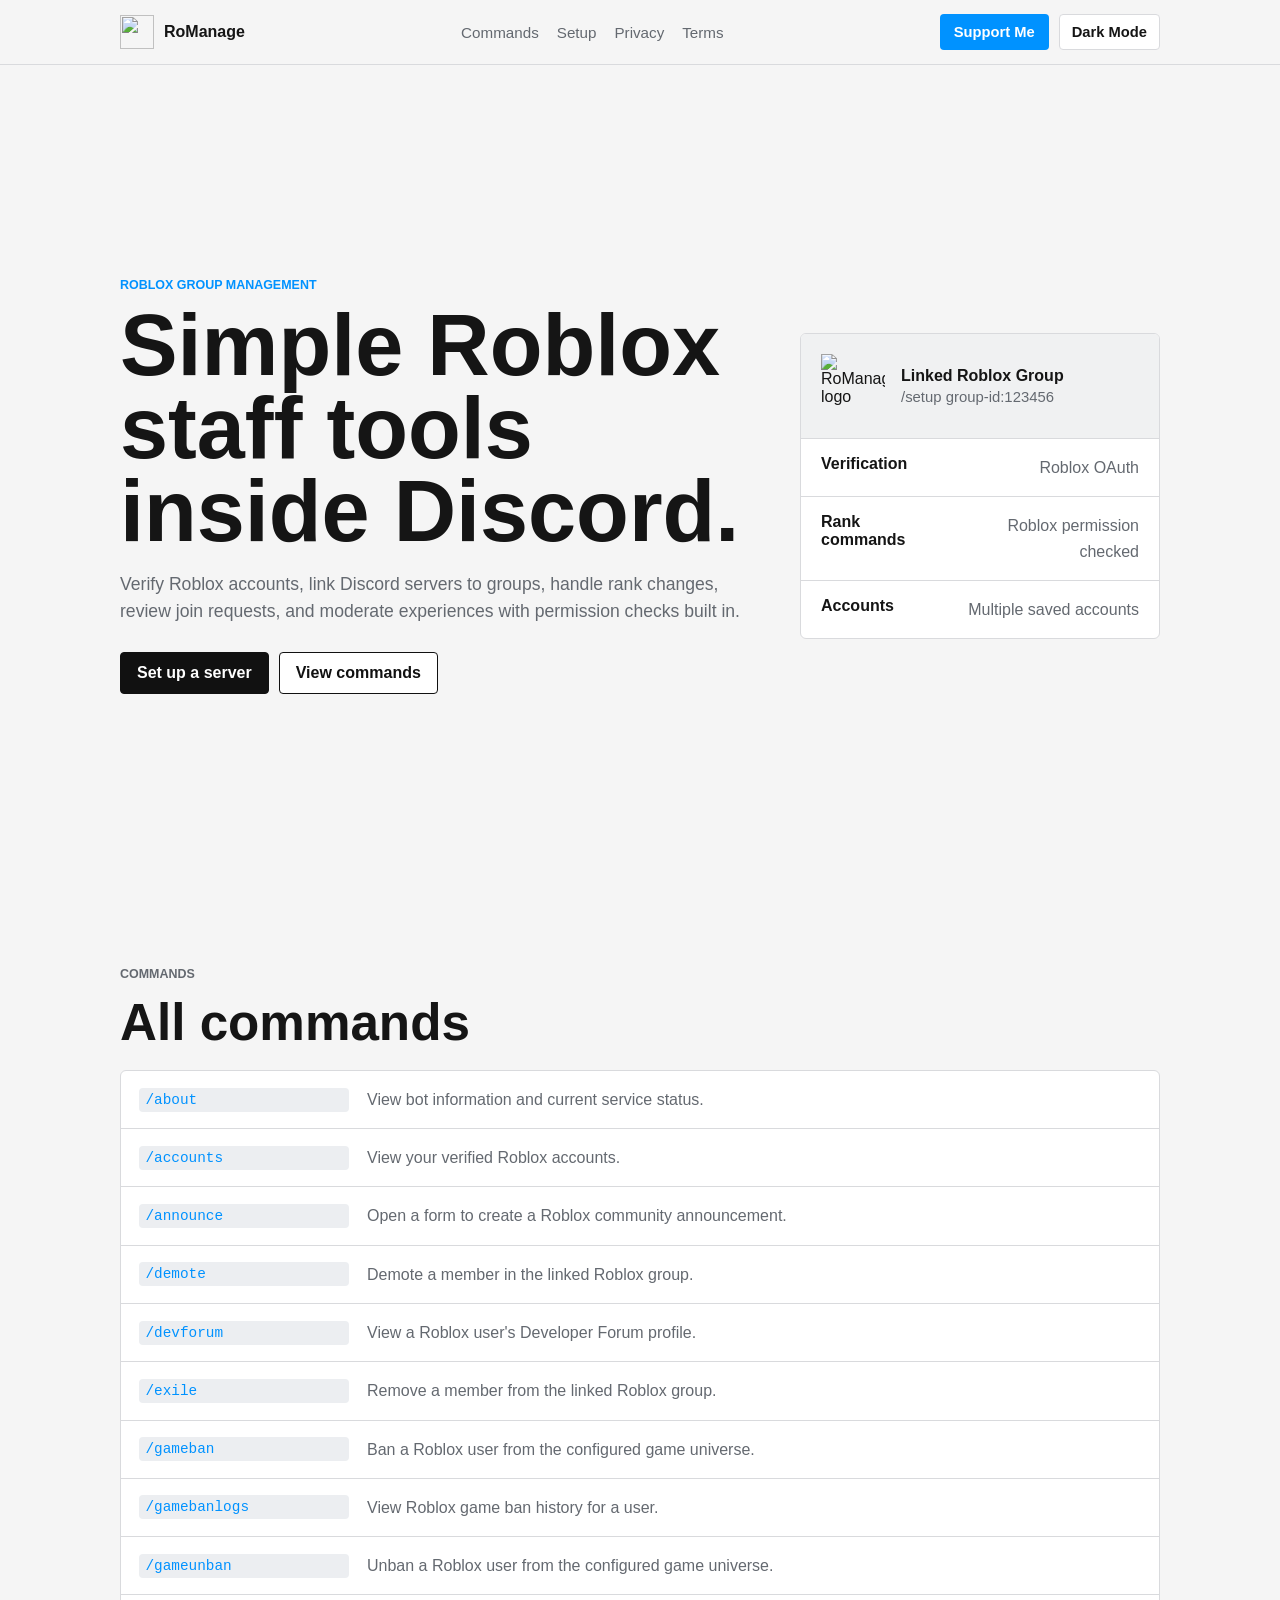
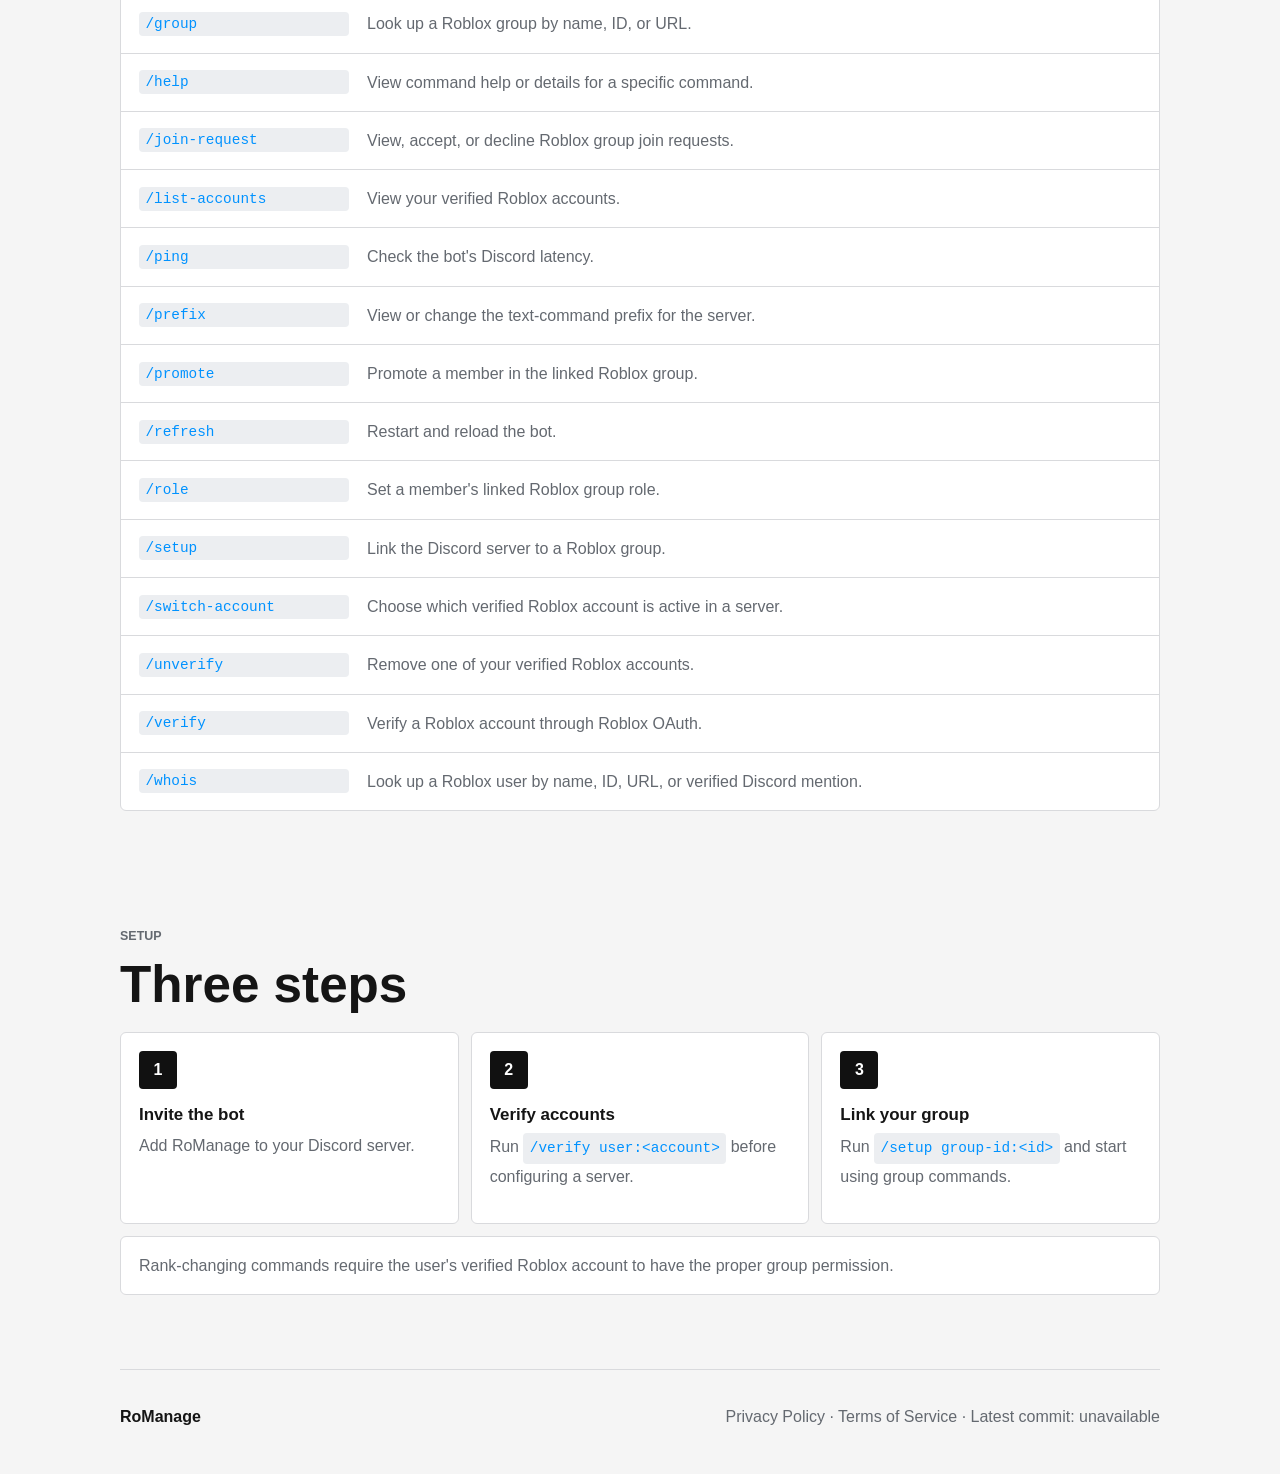
==== commit cf8587ac: "Show latest commit label" ====
--- a/index.html
+++ b/index.html
@@ -7,7 +7,7 @@
     <meta name="description" content="RoManage is a Roblox group management bot for Discord.">
     <link rel="icon" type="image/png" href="/RoManage-Website/assets/romanage-logo.png">
     <link rel="apple-touch-icon" href="/RoManage-Website/assets/romanage-logo.png">
-    <link rel="stylesheet" href="assets/styles.css">
+    <link rel="stylesheet" href="assets/styles.css?v=2">
   </head>
   <body>
     <header class="topbar">
@@ -200,7 +200,7 @@
 
     <footer>
       <span>RoManage</span>
-      <span><a href="privacy/">Privacy Policy</a> · <a href="terms/">Terms of Service</a> · <a href="https://github.com/HiddenAiden/RoManage-Website/commits/main" target="_blank" rel="noopener noreferrer">Latest commit</a></span>
+      <span><a href="privacy/">Privacy Policy</a> · <a href="terms/">Terms of Service</a> · <span class="latest-commit">Latest commit: loading</span></span>
     </footer>
 
     <script>
--- a/assets/styles.css
+++ b/assets/styles.css
@@ -164,7 +164,8 @@
   gap: 10px;
 }
 
-.support-link {
+.topbar-actions .support-link,
+.topbar-actions .support-link:visited {
   display: inline-flex;
   align-items: center;
   justify-content: center;
@@ -178,7 +179,12 @@
   text-decoration: none;
 }
 
-.theme-toggle {
+.topbar-actions .support-link:hover {
+  background: #0074cc;
+  color: #ffffff;
+}
+
+.topbar-actions .theme-toggle {
   display: inline-flex;
   align-items: center;
   justify-content: center;
@@ -195,7 +201,7 @@
   cursor: pointer;
 }
 
-.theme-toggle:hover {
+.topbar-actions .theme-toggle:hover {
   border-color: var(--blue);
 }
 
